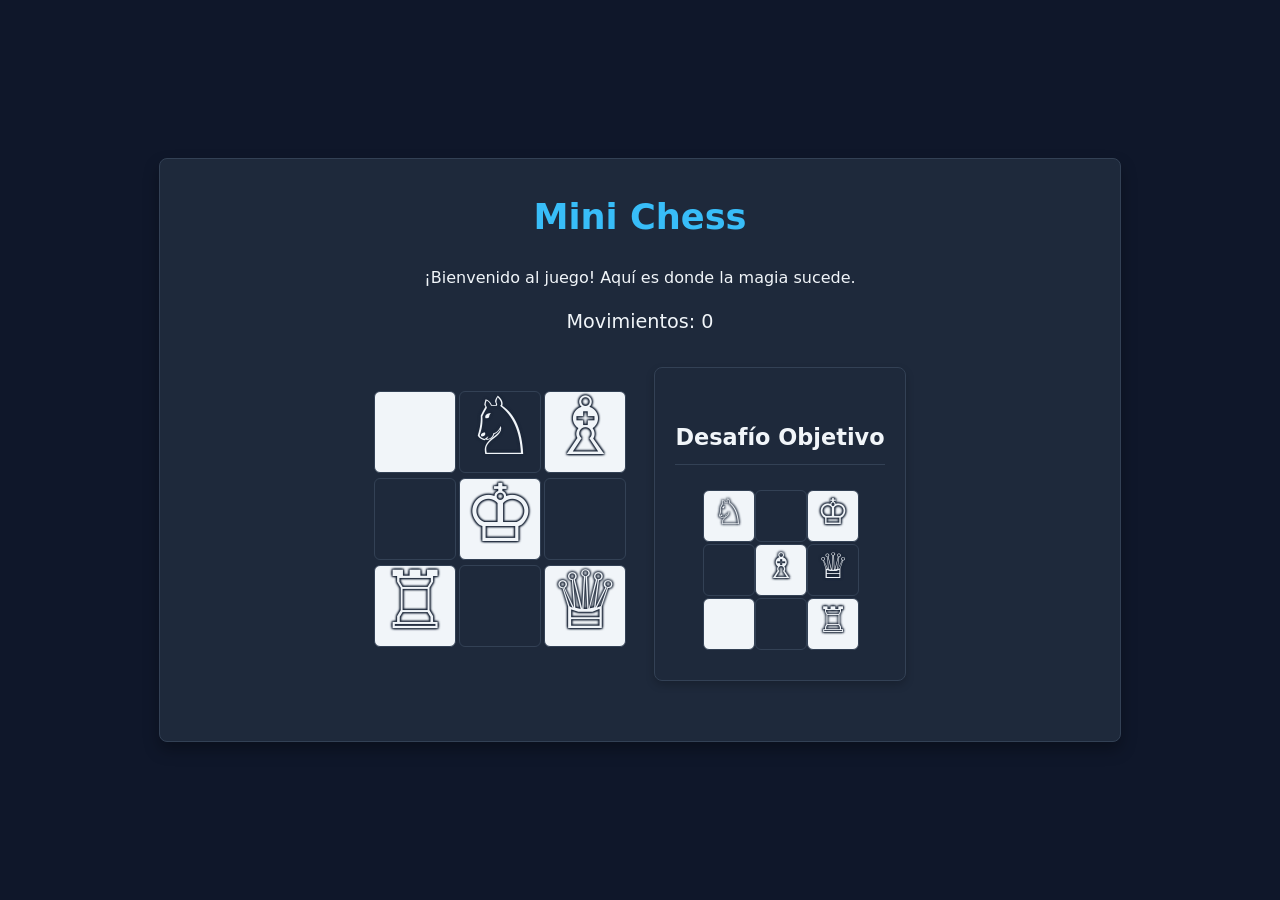
==== index.html @ 217609af "Upload minichess project files and clean documentation filename" ====
<!DOCTYPE html>
<html lang="es">
<head>
    <meta charset="UTF-8">
    <meta name="viewport" content="width=device-width, initial-scale=1.0">
    <title>Mini Chess - Juego Principal</title>
    <link rel="stylesheet" href="styles.css">
</head>
<body class="main-game-body">

    <div class="game-container">
        <h1>Mini Chess</h1>
        <p>¡Bienvenido al juego! Aquí es donde la magia sucede.</p>
        <div id="move-counter" class="game-info">Movimientos: 0</div>

        <div class="game-content-wrapper"> <!-- Wrapper for game board and challenge card -->
            <div class="game-board-area">
                <!-- Aquí se renderizará el tablero de juego principal con JavaScript -->
                <div id="main-game-board" class="grid-3x3">
                </div>
            </div>

            <div id="challenge-display">
                <!-- Aquí se renderizará la tarjeta de desafío con JavaScript -->
            </div>
        </div>
    </div>

    <!-- Popup de Desafío Completado -->
    <div id="completion-popup" class="popup-overlay hidden">
        <div class="popup-content">
            <h2>¡COMPLETADO!</h2>
            <p id="completion-message">Desafío completado en X movimientos.</p>
            <button id="next-challenge-btn" class="btn">Siguiente</button>
        </div>
    </div>
    <script src="game.js" defer></script>
</body>
</html>
---- styles.css ----
:root {
    --bg-color: #0f172a;
    --card-bg: #1e293b; /* Color oscuro para casillas oscuras y texto oscuro */
    --accent-color: #38bdf8;
    --text-color: #f1f5f9; /* Color claro para casillas claras y texto claro */
    --text-muted: #94a3b8;
    --border-color: #334155;
    --code-bg: #0b0f19;
    --success: #10b981;
    --warning: #f59e0b;
}

body {
    font-family: system-ui, -apple-system, BlinkMacSystemFont, "Segoe UI", Roboto, sans-serif;
    background-color: var(--bg-color);
    color: var(--text-color);
    line-height: 1.6;
    margin: 0;
    padding: 2rem; /* Default padding for body, can be overridden */
}

.container {
    max-width: 1000px;
    margin: 0 auto;
}

header {
    border-bottom: 2px solid var(--border-color);
    padding-bottom: 1.5rem;
    margin-bottom: 2rem;
    text-align: center;
}

h1 {
    color: var(--accent-color);
    margin: 0 0 0.5rem 0;
    font-size: 2.2rem;
}

h2 {
    color: var(--accent-color);
    border-bottom: 1px solid var(--border-color);
    padding-bottom: 0.5rem;
    margin-top: 2rem;
}

h3 {
    color: var(--text-color);
    margin-top: 1.5rem;
}

p, li {
    color: var(--text-color);
}

code {
    font-family: "Courier New", Courier, monospace;
    background-color: var(--code-bg);
    padding: 0.2rem 0.4rem;
    border-radius: 4px;
    color: #f472b6;
    font-size: 0.9em;
}

pre {
    background-color: var(--code-bg);
    border: 1px solid var(--border-color);
    padding: 1.2rem;
    border-radius: 8px;
    overflow-x: auto;
    margin: 1rem 0;
}

pre code {
    color: #38bdf8;
    background: none;
    padding: 0;
}

.grid-3x3 {
    display: grid;
    grid-template-columns: repeat(3, 80px);
    grid-gap: 5px;
    margin: 1.5rem auto;
    justify-content: center;
}

.cell {
    width: 80px;
    height: 80px;
    display: flex;
    align-items: center;
    justify-content: center;
    font-weight: bold;
    border-radius: 6px;
    border: 1px solid var(--border-color);
    font-size: 0.9rem;
}

.dark-cell {
    background-color: var(--card-bg); /* Oscuro: #1e293b */
    color: var(--text-color); /* Texto claro para contraste */
}

.light-cell {
    background-color: var(--text-color); /* Claro: #f1f5f9 */
    color: var(--card-bg); /* Texto oscuro para contraste */
}

.badge {
    display: inline-block;
    padding: 0.25rem 0.6rem;
    font-size: 0.8rem;
    font-weight: bold;
    border-radius: 50px;
    text-transform: uppercase;
}

.badge-danger { background-color: #ef4444; color: white; }
.badge-warning { background-color: #f59e0b; color: white; }
.badge-info { background-color: #3b82f6; color: white; }

.card {
    background-color: var(--card-bg);
    border: 1px solid var(--border-color);
    padding: 1.5rem;
    border-radius: 8px;
    margin-bottom: 1.5rem;
}

.note {
    border-left: 4px solid var(--warning);
    padding-left: 1rem;
    margin: 1rem 0;
    color: var(--text-muted);
}

/* Styles specific to pieces for consistency */
.piece-card {
    background-color: #FFFFFF; /* Fondo blanco para las tarjetas */
    color: var(--card-bg); /* Texto oscuro para contraste */
    border: 1px solid var(--border-color);
    border-radius: 8px;
    padding: 20px;
    display: flex;
    flex-direction: column;
    align-items: center;
    min-width: 150px;
    box-shadow: 0 4px 8px rgba(0, 0, 0, 0.2);
}

.piece-symbol {
    font-size: 5rem; /* Tamaño grande para el símbolo */
    line-height: 1;
    margin-bottom: 10px;
    color: var(--text-color); /* Color claro para el símbolo (blanco) */
    text-shadow: 1px 1px 2px var(--card-bg), -1px -1px 2px var(--card-bg), 1px -1px 2px var(--card-bg), -1px 1px 2px var(--card-bg); /* Sombra oscura para el contorno */
}

.piece-name {
    font-size: 1.5rem;
    font-weight: bold;
}

/* Styles for challenges */
.challenge-card {
    background-color: var(--card-bg); /* Fondo de la tarjeta de desafío */
    border: 1px solid var(--border-color);
    border-radius: 8px;
    padding: 20px;
    display: flex;
    flex-direction: column;
    align-items: center;
    box-shadow: 0 4px 8px rgba(0, 0, 0, 0.2);
    width: fit-content; /* Ajustar al contenido del tablero */
}

.challenge-card h2 {
    color: var(--text-color);
    margin-bottom: 15px;
    font-size: 1.8rem;
}

/* Specific styles for the grid inside the challenge card */
.challenge-card .grid-3x3 {
    grid-template-columns: repeat(3, 50px); /* Smaller cells */
    grid-gap: 2px; /* Smaller gap */
    margin: 10px auto; /* Adjust margin */
}

.challenge-card .cell {
    width: 50px; /* Match grid-template-columns */
    height: 50px; /* Match grid-template-columns */
    font-size: 0.7rem; /* Smaller font for cell numbers if any */
}

.challenge-card .piece-symbol {
    font-size: 2.2rem; /* Even smaller pieces for the challenge card */
}

.challenge-card h2 {
    color: var(--text-color);
    font-size: 1.4rem; /* Slightly smaller title for challenge card */
}

.challenge-card {
    margin: 0; /* Ensure no external margins interfere with flex layout */
}

/* Styles for highlighting possible moves */
.cell.highlight-move {
    background-color: var(--accent-color); /* Highlight with accent color */
    opacity: 0.8;
    cursor: pointer;
}

/* Style for the cell containing the currently selected piece */
.cell.selected-piece-cell {
    border: 2px solid var(--accent-color); /* Thicker border for selected piece */
    box-shadow: 0 0 10px var(--accent-color);
}


/* Navigation styles */
.nav-links {
    margin-bottom: 2rem;
    text-align: center;
}

.nav-links a {
    color: var(--accent-color);
    margin: 0 10px;
    text-decoration: none;
    font-weight: bold;
}

.back-to-doc {
    position: absolute;
    top: 20px;
    left: 20px;
}

.back-to-doc a {
    color: var(--accent-color);
    text-decoration: none;
    font-weight: bold;
}

/* Styles specific to the main game page (index.html) */
.main-game-body { /* Use a class for the body to apply specific styles */
    display: flex;
    flex-direction: column;
    justify-content: center;
    align-items: center;
    min-height: 100vh;
    padding: 0; /* Remove padding to eliminate the "doble fondo" effect */
}

.game-container {
    background-color: var(--card-bg);
    border: 1px solid var(--border-color);
    border-radius: 8px;
    padding: 30px; /* Internal padding for content */
    text-align: center; /* This centers h1, p, and controls */
    box-shadow: 0 8px 16px rgba(0, 0, 0, 0.3);
    max-width: 900px; /* Increased to accommodate board and challenge card side-by-side */
    width: 100%;
    margin: 20px auto; /* Add margin for spacing on smaller screens and center */
}

.game-content-wrapper {
    display: flex;
    justify-content: center;
    align-items: flex-start; /* Align items to the top */
    gap: 30px; /* Space between board and challenge card */
    flex-wrap: wrap; /* Allow wrapping on smaller screens */
    margin-top: 30px; /* Vertical spacing for the wrapper */
    margin-bottom: 30px; /* Vertical spacing for the wrapper */
}

.game-container h1 {
    margin-bottom: 20px;
}

/* Remove specific margins from game-board-area as game-content-wrapper handles spacing */
.game-board-area {
    margin: 0;
}

/* Controls margin is fine as is */

/* Popup Styles */
.popup-overlay {
    position: fixed;
    top: 0;
    left: 0;
    width: 100%;
    height: 100%;
    background-color: rgba(0, 0, 0, 0.7); /* Fondo oscuro semitransparente */
    display: flex;
    justify-content: center;
    align-items: center;
    z-index: 1000; /* Asegura que esté por encima de todo */
}

.popup-overlay.hidden {
    display: none;
}

.popup-content {
    background-color: var(--card-bg);
    border: 1px solid var(--border-color);
    border-radius: 8px;
    padding: 40px;
    text-align: center;
    box-shadow: 0 10px 20px rgba(0, 0, 0, 0.5);
    max-width: 400px;
    width: 90%;
    transform: scale(0.9); /* Pequeña animación al aparecer */
    transition: transform 0.2s ease-out;
}

.popup-overlay:not(.hidden) .popup-content {
    transform: scale(1);
}

.popup-content h2 {
    color: var(--accent-color);
    font-size: 2.5rem;
    margin-bottom: 20px;
}

.popup-content p {
    font-size: 1.4rem;
    margin-bottom: 30px;
}

.game-info {
    font-size: 1.2rem;
    color: var(--text-color);
    margin-bottom: 15px;
}

.btn {
    background-color: var(--accent-color);
    color: var(--bg-color);
    padding: 10px 20px;
    border: none;
    border-radius: 5px;
    cursor: pointer;
    font-size: 1rem;
    font-weight: bold;
    transition: background-color 0.3s ease;
}

.btn:hover {
    background-color: #258cdb; /* Slightly darker accent */
}
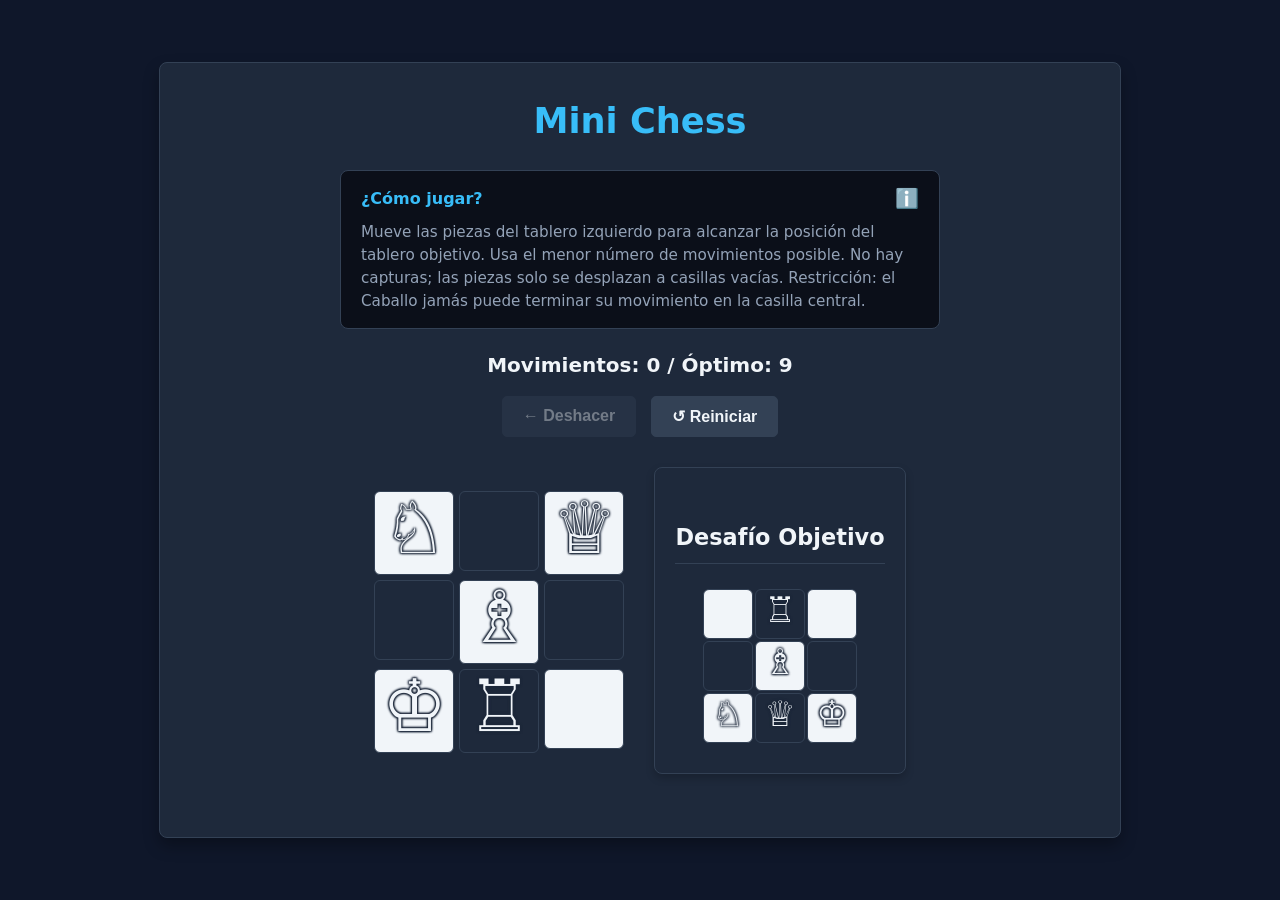
==== commit 97158f44: "Implement 12 enhancements: logic modularization, BFS-solver validation, Undo/Reset features, instruc" ====
--- a/index.html
+++ b/index.html
@@ -1,39 +1,57 @@
-<!DOCTYPE html>
-<html lang="es">
-<head>
-    <meta charset="UTF-8">
-    <meta name="viewport" content="width=device-width, initial-scale=1.0">
-    <title>Mini Chess - Juego Principal</title>
-    <link rel="stylesheet" href="styles.css">
-</head>
-<body class="main-game-body">
-
-    <div class="game-container">
-        <h1>Mini Chess</h1>
-        <p>¡Bienvenido al juego! Aquí es donde la magia sucede.</p>
-        <div id="move-counter" class="game-info">Movimientos: 0</div>
-
-        <div class="game-content-wrapper"> <!-- Wrapper for game board and challenge card -->
-            <div class="game-board-area">
-                <!-- Aquí se renderizará el tablero de juego principal con JavaScript -->
-                <div id="main-game-board" class="grid-3x3">
-                </div>
-            </div>
-
-            <div id="challenge-display">
-                <!-- Aquí se renderizará la tarjeta de desafío con JavaScript -->
-            </div>
-        </div>
-    </div>
-
-    <!-- Popup de Desafío Completado -->
-    <div id="completion-popup" class="popup-overlay hidden">
-        <div class="popup-content">
-            <h2>¡COMPLETADO!</h2>
-            <p id="completion-message">Desafío completado en X movimientos.</p>
-            <button id="next-challenge-btn" class="btn">Siguiente</button>
-        </div>
-    </div>
-    <script src="game.js" defer></script>
-</body>
+<!DOCTYPE html>
+<html lang="es">
+<head>
+    <meta charset="UTF-8">
+    <meta name="viewport" content="width=device-width, initial-scale=1.0">
+    <title>Mini Chess - Juego Principal</title>
+    <link rel="stylesheet" href="styles.css">
+</head>
+<body class="main-game-body">
+
+    <div class="game-container">
+        <h1>Mini Chess</h1>
+        
+        <!-- U-04: Panel de instrucciones con localStorage y toggle -->
+        <div id="instruction-box" class="instruction-box">
+            <div class="instruction-header">
+                <span>¿Cómo jugar?</span>
+                <button id="toggle-instructions-btn" class="btn-icon" title="Mostrar/Ocultar instrucciones">ℹ️</button>
+            </div>
+            <p class="instruction-content">Mueve las piezas del tablero izquierdo para alcanzar la posición del tablero objetivo. Usa el menor número de movimientos posible. No hay capturas; las piezas solo se desplazan a casillas vacías. Restricción: el Caballo jamás puede terminar su movimiento en la casilla central.</p>
+        </div>
+
+        <!-- U-01 & U-02: Botones de control de juego -->
+        <div class="game-controls">
+            <div id="move-counter" class="game-info">Movimientos: 0 / Óptimo: 0</div>
+            <div class="action-buttons">
+                <button id="undo-btn" class="btn btn-secondary" disabled>← Deshacer</button>
+                <button id="reset-challenge-btn" class="btn btn-secondary">↺ Reiniciar</button>
+            </div>
+        </div>
+
+        <div class="game-content-wrapper"> <!-- Wrapper for game board and challenge card -->
+            <div class="game-board-area">
+                <!-- Aquí se renderizará el tablero de juego principal con JavaScript -->
+                <div id="main-game-board" class="grid-3x3">
+                </div>
+            </div>
+
+            <div id="challenge-display">
+                <!-- Aquí se renderizará la tarjeta de desafío con JavaScript -->
+            </div>
+        </div>
+    </div>
+
+    <!-- U-03 & U-05: Popup de Desafío Completado (Controlado por opacidad/visibilidad) -->
+    <div id="completion-popup" class="popup-overlay">
+        <div class="popup-content">
+            <h2>¡COMPLETADO!</h2>
+            <div id="completion-stars" class="stars-display">⭐⭐⭐</div>
+            <p id="completion-message">¡Perfecto! Solución óptima.</p>
+            <p id="optimal-info" class="popup-info"></p>
+            <button id="next-challenge-btn" class="btn">Siguiente</button>
+        </div>
+    </div>
+    <script src="game.js" type="module" defer></script>
+</body>
 </html>
--- a/styles.css
+++ b/styles.css
@@ -79,15 +79,17 @@
 
 .grid-3x3 {
     display: grid;
-    grid-template-columns: repeat(3, 80px);
+    grid-template-columns: repeat(3, min(80px, calc((100vw - 120px) / 3)));
     grid-gap: 5px;
     margin: 1.5rem auto;
     justify-content: center;
 }
 
 .cell {
-    width: 80px;
-    height: 80px;
+    width: 100%;
+    aspect-ratio: 1 / 1;
+    max-width: 80px;
+    max-height: 80px;
     display: flex;
     align-items: center;
     justify-content: center;
@@ -95,6 +97,7 @@
     border-radius: 6px;
     border: 1px solid var(--border-color);
     font-size: 0.9rem;
+    box-sizing: border-box;
 }
 
 .dark-cell {
@@ -150,7 +153,7 @@
 }
 
 .piece-symbol {
-    font-size: 5rem; /* Tamaño grande para el símbolo */
+    font-size: min(4.5rem, 12vw); /* Tamaño responsivo para el símbolo */
     line-height: 1;
     margin-bottom: 10px;
     color: var(--text-color); /* Color claro para el símbolo (blanco) */
@@ -189,13 +192,14 @@
 }
 
 .challenge-card .cell {
-    width: 50px; /* Match grid-template-columns */
-    height: 50px; /* Match grid-template-columns */
+    width: 50px !important; /* Mantener tamaño estático */
+    height: 50px !important;
+    aspect-ratio: auto !important;
     font-size: 0.7rem; /* Smaller font for cell numbers if any */
 }
 
 .challenge-card .piece-symbol {
-    font-size: 2.2rem; /* Even smaller pieces for the challenge card */
+    font-size: 2.2rem !important; /* Even smaller pieces for the challenge card */
 }
 
 .challenge-card h2 {
@@ -289,22 +293,26 @@
 
 /* Controls margin is fine as is */
 
-/* Popup Styles */
+/* Popup Styles (U-05: Animación con opacidad y visibilidad) */
 .popup-overlay {
     position: fixed;
     top: 0;
     left: 0;
     width: 100%;
     height: 100%;
-    background-color: rgba(0, 0, 0, 0.7); /* Fondo oscuro semitransparente */
-    display: flex;
-    justify-content: center;
-    align-items: center;
-    z-index: 1000; /* Asegura que esté por encima de todo */
-}
-
-.popup-overlay.hidden {
-    display: none;
+    background-color: rgba(0, 0, 0, 0.75); /* Fondo oscuro semitransparente */
+    display: flex;
+    justify-content: center;
+    align-items: center;
+    z-index: 1000;
+    opacity: 0;
+    visibility: hidden;
+    transition: opacity 0.25s ease, visibility 0.25s ease;
+}
+
+.popup-overlay.visible {
+    opacity: 1;
+    visibility: visible;
 }
 
 .popup-content {
@@ -316,29 +324,59 @@
     box-shadow: 0 10px 20px rgba(0, 0, 0, 0.5);
     max-width: 400px;
     width: 90%;
-    transform: scale(0.9); /* Pequeña animación al aparecer */
-    transition: transform 0.2s ease-out;
-}
-
-.popup-overlay:not(.hidden) .popup-content {
+    transform: scale(0.9);
+    transition: transform 0.25s ease-out;
+}
+
+.popup-overlay.visible .popup-content {
     transform: scale(1);
 }
 
 .popup-content h2 {
     color: var(--accent-color);
     font-size: 2.5rem;
-    margin-bottom: 20px;
+    margin-bottom: 15px;
+}
+
+.stars-display {
+    font-size: 3rem;
+    color: var(--accent-color);
+    margin-bottom: 15px;
+    letter-spacing: 5px;
+    text-shadow: 0 0 10px rgba(56, 189, 248, 0.4);
 }
 
 .popup-content p {
     font-size: 1.4rem;
-    margin-bottom: 30px;
+    margin-bottom: 20px;
+}
+
+.popup-info {
+    color: var(--text-muted);
+    font-size: 1rem;
+    margin-top: -10px;
+    margin-bottom: 25px;
 }
 
 .game-info {
-    font-size: 1.2rem;
-    color: var(--text-color);
-    margin-bottom: 15px;
+    font-size: 1.25rem;
+    font-weight: bold;
+    color: var(--text-color);
+}
+
+/* U-01, U-02, U-04: Botones de control e instrucciones */
+.game-controls {
+    display: flex;
+    flex-direction: column;
+    align-items: center;
+    gap: 15px;
+    margin-bottom: 25px;
+}
+
+.action-buttons {
+    display: flex;
+    gap: 15px;
+    justify-content: center;
 }
 
 .btn {
@@ -350,9 +388,78 @@
     cursor: pointer;
     font-size: 1rem;
     font-weight: bold;
-    transition: background-color 0.3s ease;
-}
-
-.btn:hover {
+    transition: background-color 0.3s ease, opacity 0.3s ease;
+}
+
+.btn:hover:not(:disabled) {
     background-color: #258cdb; /* Slightly darker accent */
+}
+
+.btn-secondary {
+    background-color: var(--border-color);
+    color: var(--text-color);
+    border: 1px solid var(--border-color);
+}
+
+.btn-secondary:hover:not(:disabled) {
+    background-color: #475569;
+}
+
+.btn:disabled, .btn-secondary:disabled {
+    opacity: 0.4;
+    cursor: not-allowed;
+}
+
+/* Instruction Box (U-04) */
+.instruction-box {
+    background-color: var(--code-bg);
+    border: 1px solid var(--border-color);
+    border-radius: 8px;
+    padding: 15px 20px;
+    margin-bottom: 20px;
+    text-align: left;
+    max-width: 600px;
+    width: 90%;
+    margin-left: auto;
+    margin-right: auto;
+    transition: max-height 0.3s ease, padding 0.3s ease, opacity 0.3s ease;
+    overflow: hidden;
+    max-height: 250px;
+    box-sizing: border-box;
+}
+
+.instruction-box.collapsed {
+    max-height: 52px;
+}
+
+.instruction-header {
+    display: flex;
+    justify-content: space-between;
+    align-items: center;
+    font-weight: bold;
+    color: var(--accent-color);
+}
+
+.instruction-content {
+    margin-top: 10px;
+    margin-bottom: 0;
+    font-size: 0.95rem;
+    color: var(--text-muted);
+    line-height: 1.5;
+    transition: opacity 0.25s ease;
+}
+
+.instruction-box.collapsed .instruction-content {
+    opacity: 0;
+    pointer-events: none;
+}
+
+.btn-icon {
+    background: none;
+    border: none;
+    font-size: 1.2rem;
+    cursor: pointer;
+    color: var(--accent-color);
+    padding: 0;
+    line-height: 1;
 }
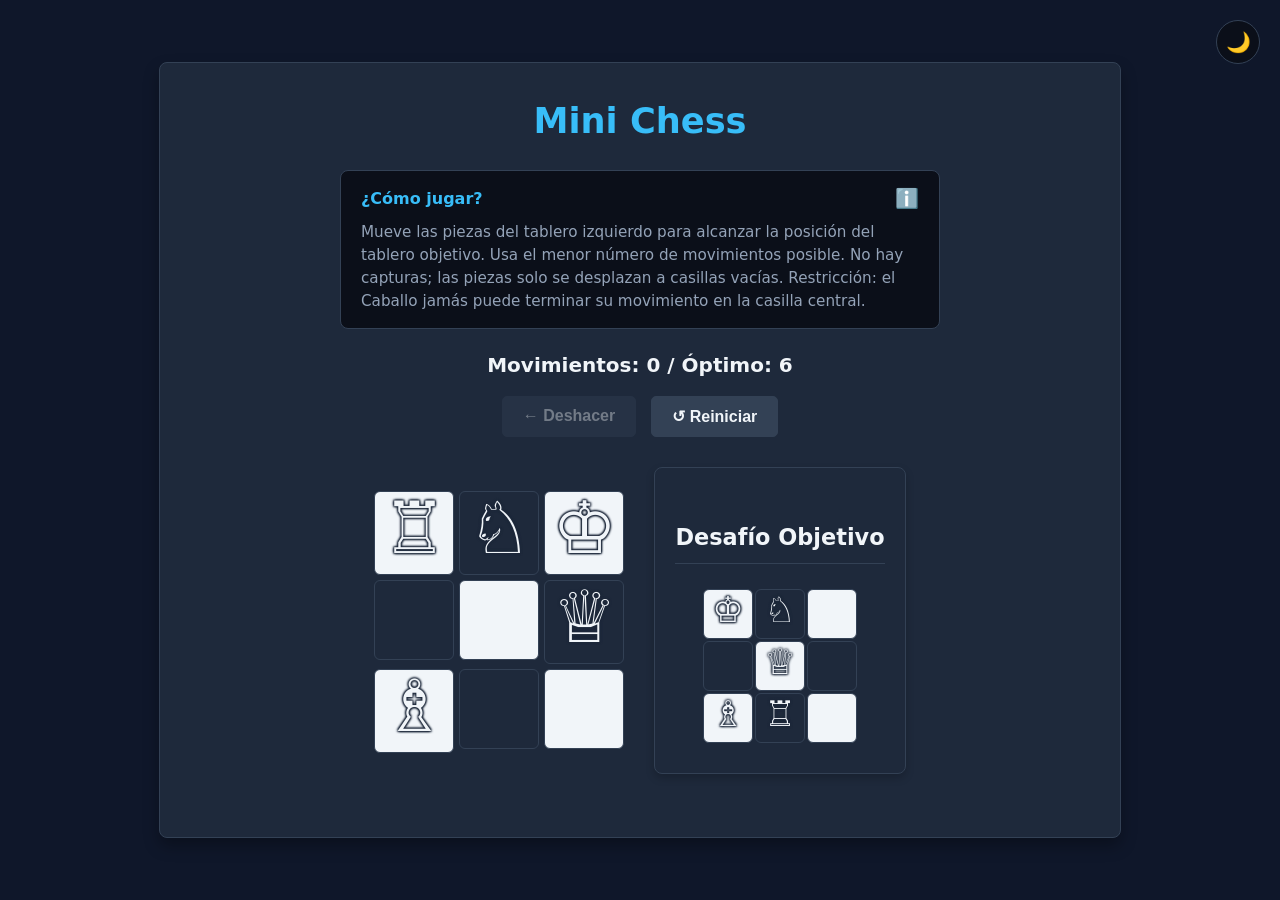
==== commit 43306e45: "Implement minimalist dark/light mode toggle with localStorage persistence" ====
--- a/index.html
+++ b/index.html
@@ -7,6 +7,7 @@
     <link rel="stylesheet" href="styles.css">
 </head>
 <body class="main-game-body">
+    <button id="theme-toggle-btn" class="theme-toggle" aria-label="Cambiar tema">🌙</button>
 
     <div class="game-container">
         <h1>Mini Chess</h1>
--- a/styles.css
+++ b/styles.css
@@ -1,13 +1,35 @@
 :root {
     --bg-color: #0f172a;
-    --card-bg: #1e293b; /* Color oscuro para casillas oscuras y texto oscuro */
+    --card-bg: #1e293b;
     --accent-color: #38bdf8;
-    --text-color: #f1f5f9; /* Color claro para casillas claras y texto claro */
+    --text-color: #f1f5f9;
     --text-muted: #94a3b8;
     --border-color: #334155;
     --code-bg: #0b0f19;
     --success: #10b981;
     --warning: #f59e0b;
+
+    /* Variables de casillas para Modo Oscuro */
+    --cell-dark-bg: #1e293b;
+    --cell-dark-text: #f1f5f9;
+    --cell-light-bg: #f1f5f9;
+    --cell-light-text: #1e293b;
+}
+
+/* Variables para Modo Claro */
+.light-theme {
+    --bg-color: #f8fafc; /* slate-50 */
+    --card-bg: #ffffff;
+    --text-color: #0f172a; /* slate-900 */
+    --text-muted: #64748b; /* slate-500 */
+    --border-color: #e2e8f0; /* slate-200 */
+    --code-bg: #f1f5f9; /* slate-100 */
+
+    /* Variables de casillas para Modo Claro */
+    --cell-dark-bg: #cbd5e1; /* slate-300 */
+    --cell-dark-text: #0f172a;
+    --cell-light-bg: #ffffff;
+    --cell-light-text: #0f172a;
 }
 
 body {
@@ -101,13 +123,13 @@
 }
 
 .dark-cell {
-    background-color: var(--card-bg); /* Oscuro: #1e293b */
-    color: var(--text-color); /* Texto claro para contraste */
+    background-color: var(--cell-dark-bg);
+    color: var(--cell-dark-text);
 }
 
 .light-cell {
-    background-color: var(--text-color); /* Claro: #f1f5f9 */
-    color: var(--card-bg); /* Texto oscuro para contraste */
+    background-color: var(--cell-light-bg);
+    color: var(--cell-light-text);
 }
 
 .badge {
@@ -462,4 +484,40 @@
     color: var(--accent-color);
     padding: 0;
     line-height: 1;
+}
+
+/* Botón de cambio de tema (Minimalista y flotante) */
+.theme-toggle {
+    position: absolute;
+    top: 20px;
+    right: 20px;
+    background: var(--code-bg);
+    border: 1px solid var(--border-color);
+    border-radius: 50%;
+    width: 44px;
+    height: 44px;
+    display: flex;
+    align-items: center;
+    justify-content: center;
+    font-size: 1.25rem;
+    cursor: pointer;
+    color: var(--text-color);
+    transition: background-color 0.25s, border-color 0.25s, transform 0.25s;
+    z-index: 100;
+}
+
+.theme-toggle:hover {
+    background-color: var(--border-color);
+    transform: scale(1.05);
+}
+
+/* Ajustes responsivos para posicionamiento del botón */
+@media (max-width: 600px) {
+    .theme-toggle {
+        top: 10px;
+        right: 10px;
+        width: 38px;
+        height: 38px;
+        font-size: 1.1rem;
+    }
 }
